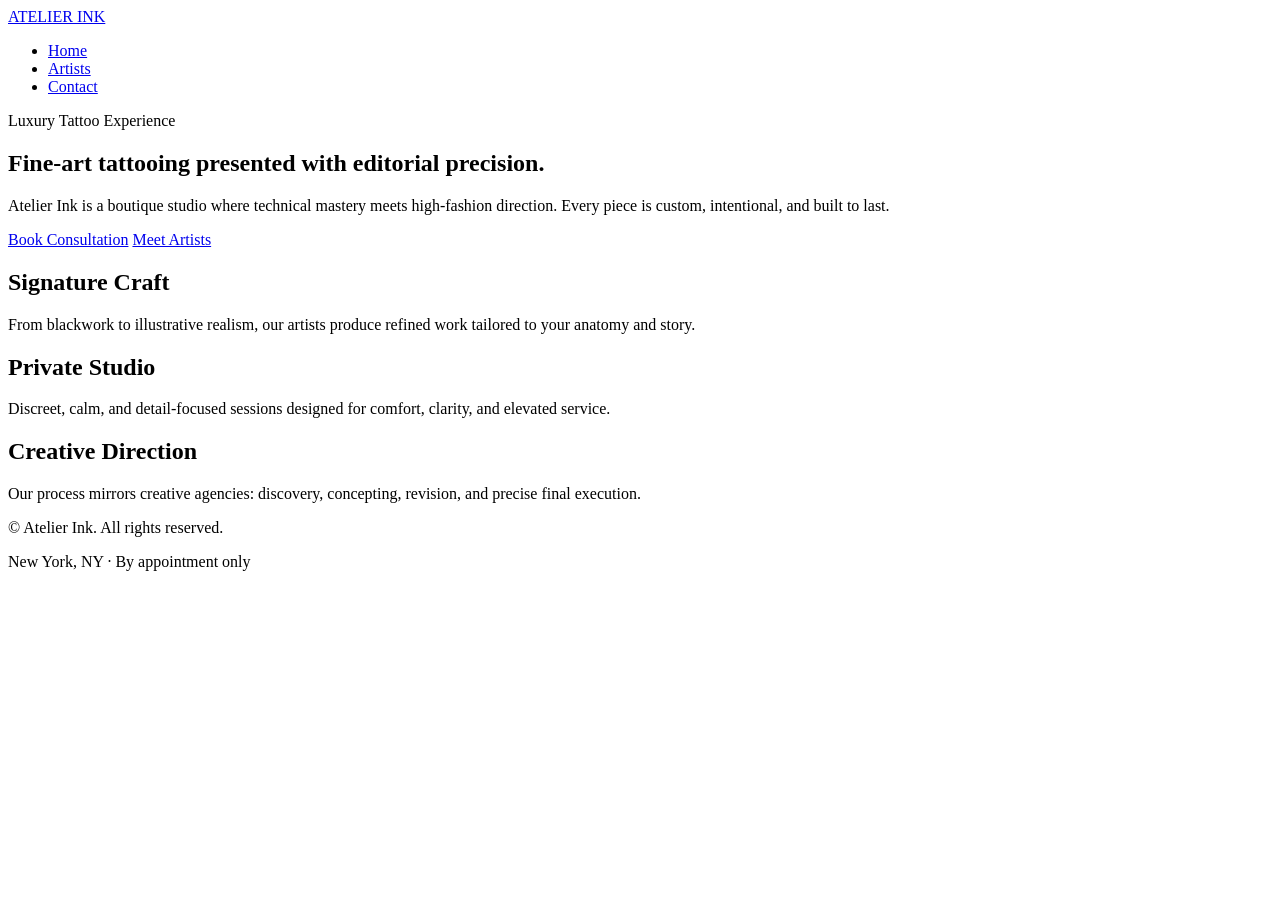
==== index.html @ b844081a "Create index.html" ====
<!doctype html>
<html lang="en">
<head>
  <meta charset="UTF-8" />
  <meta name="viewport" content="width=device-width, initial-scale=1.0" />
  <title>Atelier Ink — Premium Tattoo Studio</title>
  <meta name="description" content="Atelier Ink is a premium tattoo studio blending precision craft with high-fashion creative direction." />
  <meta property="og:title" content="Atelier Ink — Premium Tattoo Studio" />
  <meta property="og:description" content="A high-fashion inspired tattoo studio with world-class artists and custom work." />
  <meta property="og:type" content="website" />
  <meta property="og:url" content="https://your-username.github.io/your-repo/" />
  <link rel="stylesheet" href="styles.css" />
</head>
<body>
  <header class="site-header">
    <div class="container nav-wrap">
      <a href="index.html" class="brand">ATELIER INK</a>
      <nav>
        <ul class="nav-links">
          <li><a href="index.html" aria-current="page">Home</a></li>
          <li><a href="artists.html">Artists</a></li>
          <li><a href="contact.html">Contact</a></li>
        </ul>
      </nav>
    </div>
  </header>

  <main>
    <section class="hero">
      <div class="container hero-content">
        <p class="eyebrow">Luxury Tattoo Experience</p>
        <h1>Fine-art tattooing presented with editorial precision.</h1>
        <p class="lead">Atelier Ink is a boutique studio where technical mastery meets high-fashion direction. Every piece is custom, intentional, and built to last.</p>
        <div class="hero-actions">
          <a class="btn btn-primary" href="contact.html">Book Consultation</a>
          <a class="btn btn-secondary" href="artists.html">Meet Artists</a>
        </div>
      </div>
    </section>

    <section class="section">
      <div class="container grid three-col">
        <article class="card">
          <h2>Signature Craft</h2>
          <p>From blackwork to illustrative realism, our artists produce refined work tailored to your anatomy and story.</p>
        </article>
        <article class="card">
          <h2>Private Studio</h2>
          <p>Discreet, calm, and detail-focused sessions designed for comfort, clarity, and elevated service.</p>
        </article>
        <article class="card">
          <h2>Creative Direction</h2>
          <p>Our process mirrors creative agencies: discovery, concepting, revision, and precise final execution.</p>
        </article>
      </div>
    </section>
  </main>

  <footer class="site-footer">
    <div class="container footer-wrap">
      <p>© <span id="year"></span> Atelier Ink. All rights reserved.</p>
      <p>New York, NY · By appointment only</p>
    </div>
  </footer>

  <script src="script.js"></script>
</body>
</html>
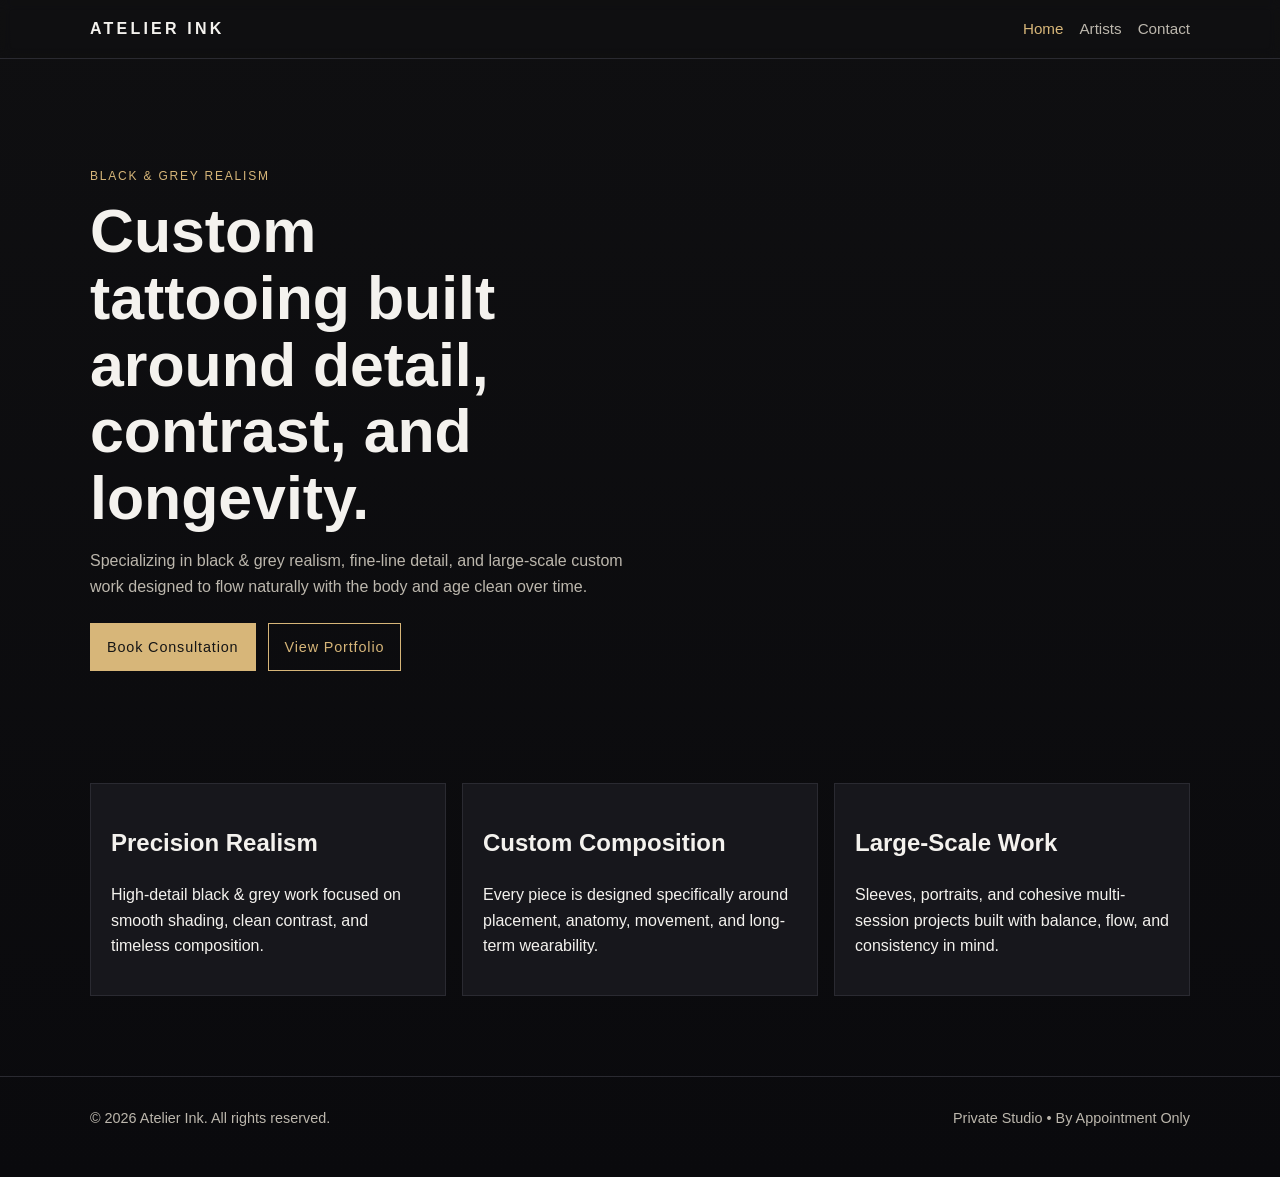
==== commit b74ac55c: "Update site copy across homepage, artists, and contact pages" ====
--- a/index.html
+++ b/index.html
@@ -28,12 +28,12 @@
   <main>
     <section class="hero">
       <div class="container hero-content">
-        <p class="eyebrow">Luxury Tattoo Experience</p>
-        <h1>Fine-art tattooing presented with editorial precision.</h1>
-        <p class="lead">Atelier Ink is a boutique studio where technical mastery meets high-fashion direction. Every piece is custom, intentional, and built to last.</p>
+        <p class="eyebrow">BLACK & GREY REALISM</p>
+        <h1>Custom tattooing built around detail, contrast, and longevity.</h1>
+        <p class="lead">Specializing in black & grey realism, fine-line detail, and large-scale custom work designed to flow naturally with the body and age clean over time.</p>
         <div class="hero-actions">
           <a class="btn btn-primary" href="contact.html">Book Consultation</a>
-          <a class="btn btn-secondary" href="artists.html">Meet Artists</a>
+          <a class="btn btn-secondary" href="artists.html">View Portfolio</a>
         </div>
       </div>
     </section>
@@ -41,16 +41,16 @@
     <section class="section">
       <div class="container grid three-col">
         <article class="card">
-          <h2>Signature Craft</h2>
-          <p>From blackwork to illustrative realism, our artists produce refined work tailored to your anatomy and story.</p>
+          <h2>Precision Realism</h2>
+          <p>High-detail black & grey work focused on smooth shading, clean contrast, and timeless composition.</p>
         </article>
         <article class="card">
-          <h2>Private Studio</h2>
-          <p>Discreet, calm, and detail-focused sessions designed for comfort, clarity, and elevated service.</p>
+          <h2>Custom Composition</h2>
+          <p>Every piece is designed specifically around placement, anatomy, movement, and long-term wearability.</p>
         </article>
         <article class="card">
-          <h2>Creative Direction</h2>
-          <p>Our process mirrors creative agencies: discovery, concepting, revision, and precise final execution.</p>
+          <h2>Large-Scale Work</h2>
+          <p>Sleeves, portraits, and cohesive multi-session projects built with balance, flow, and consistency in mind.</p>
         </article>
       </div>
     </section>
@@ -59,7 +59,7 @@
   <footer class="site-footer">
     <div class="container footer-wrap">
       <p>© <span id="year"></span> Atelier Ink. All rights reserved.</p>
-      <p>New York, NY · By appointment only</p>
+      <p>Private Studio • By Appointment Only</p>
     </div>
   </footer>
 
--- a/styles.css
+++ b/styles.css
@@ -0,0 +1,217 @@
+:root {
+  --bg: #0f0f11;
+  --panel: #17171c;
+  --text: #f4f2ee;
+  --muted: #bcb7ad;
+  --accent: #d7b679;
+  --line: #2a2a31;
+}
+
+* { box-sizing: border-box; }
+
+body {
+  margin: 0;
+  font-family: "Helvetica Neue", Helvetica, Arial, sans-serif;
+  color: var(--text);
+  background: linear-gradient(180deg, #0f0f11 0%, #0a0a0d 100%);
+  line-height: 1.6;
+}
+
+.container {
+  width: min(1100px, 92vw);
+  margin: 0 auto;
+}
+
+.site-header {
+  border-bottom: 1px solid var(--line);
+  backdrop-filter: blur(6px);
+}
+
+.nav-wrap {
+  display: flex;
+  align-items: center;
+  justify-content: space-between;
+  padding: 1rem 0;
+}
+
+.brand {
+  color: var(--text);
+  text-decoration: none;
+  letter-spacing: 0.2em;
+  font-weight: 700;
+}
+
+.nav-links {
+  list-style: none;
+  display: flex;
+  gap: 1rem;
+  margin: 0;
+  padding: 0;
+}
+
+.nav-links a {
+  color: var(--muted);
+  text-decoration: none;
+  font-size: 0.95rem;
+}
+
+.nav-links a[aria-current="page"],
+.nav-links a:hover {
+  color: var(--accent);
+}
+
+.hero {
+  padding: 6rem 0 4rem;
+}
+
+.eyebrow {
+  text-transform: uppercase;
+  letter-spacing: 0.15em;
+  color: var(--accent);
+  font-size: 0.75rem;
+}
+
+h1 {
+  font-size: clamp(2rem, 5vw, 3.8rem);
+  line-height: 1.1;
+  margin: 0.25rem 0 1rem;
+  max-width: 14ch;
+}
+
+.lead {
+  color: var(--muted);
+  max-width: 60ch;
+}
+
+.hero-actions {
+  display: flex;
+  gap: 0.75rem;
+  flex-wrap: wrap;
+  margin-top: 1.5rem;
+}
+
+.btn {
+  display: inline-block;
+  border: 1px solid var(--accent);
+  text-decoration: none;
+  padding: 0.7rem 1rem;
+  font-size: 0.9rem;
+  letter-spacing: 0.06em;
+}
+
+.btn-primary {
+  background: var(--accent);
+  color: #151515;
+}
+
+.btn-secondary {
+  color: var(--accent);
+}
+
+.section {
+  padding: 3rem 0;
+}
+
+.grid {
+  display: grid;
+  gap: 1rem;
+}
+
+.two-col { grid-template-columns: repeat(auto-fit, minmax(240px, 1fr)); }
+.three-col { grid-template-columns: repeat(auto-fit, minmax(220px, 1fr)); }
+
+.card {
+  background: var(--panel);
+  border: 1px solid var(--line);
+  padding: 1.25rem;
+}
+
+.narrow { max-width: 720px; }
+
+.site-footer {
+  border-top: 1px solid var(--line);
+  margin-top: 2rem;
+}
+
+.footer-wrap {
+  display: flex;
+  flex-wrap: wrap;
+  justify-content: space-between;
+  gap: 0.75rem;
+  padding: 1rem 0 2rem;
+  color: var(--muted);
+  font-size: 0.9rem;
+}
+
+.contact-card {
+  display: grid;
+  gap: 1rem;
+}
+
+.contact-heading {
+  margin: 0;
+  font-size: 1.2rem;
+}
+
+.contact-actions {
+  display: grid;
+  grid-template-columns: repeat(auto-fit, minmax(220px, 1fr));
+  gap: 0.75rem;
+}
+
+.contact-action {
+  display: flex;
+  align-items: center;
+  gap: 0.75rem;
+  text-decoration: none;
+  color: var(--text);
+  border: 1px solid var(--line);
+  background: #121217;
+  padding: 0.9rem;
+}
+
+.contact-action:hover,
+.contact-action:focus-visible {
+  border-color: var(--accent);
+}
+
+.contact-icon {
+  font-size: 1.25rem;
+}
+
+.contact-action strong,
+.contact-action small {
+  display: block;
+}
+
+.contact-action small {
+  color: var(--muted);
+}
+
+.social-links {
+  display: flex;
+  flex-wrap: wrap;
+  gap: 0.75rem;
+}
+
+.social-link {
+  display: inline-flex;
+  align-items: center;
+  gap: 0.45rem;
+  border: 1px solid var(--line);
+  padding: 0.5rem 0.7rem;
+  color: var(--muted);
+  text-decoration: none;
+}
+
+.social-link:hover,
+.social-link:focus-visible {
+  color: var(--accent);
+  border-color: var(--accent);
+}
+
+.social-link svg {
+  width: 1rem;
+  height: 1rem;
+  fill: currentColor;
+}
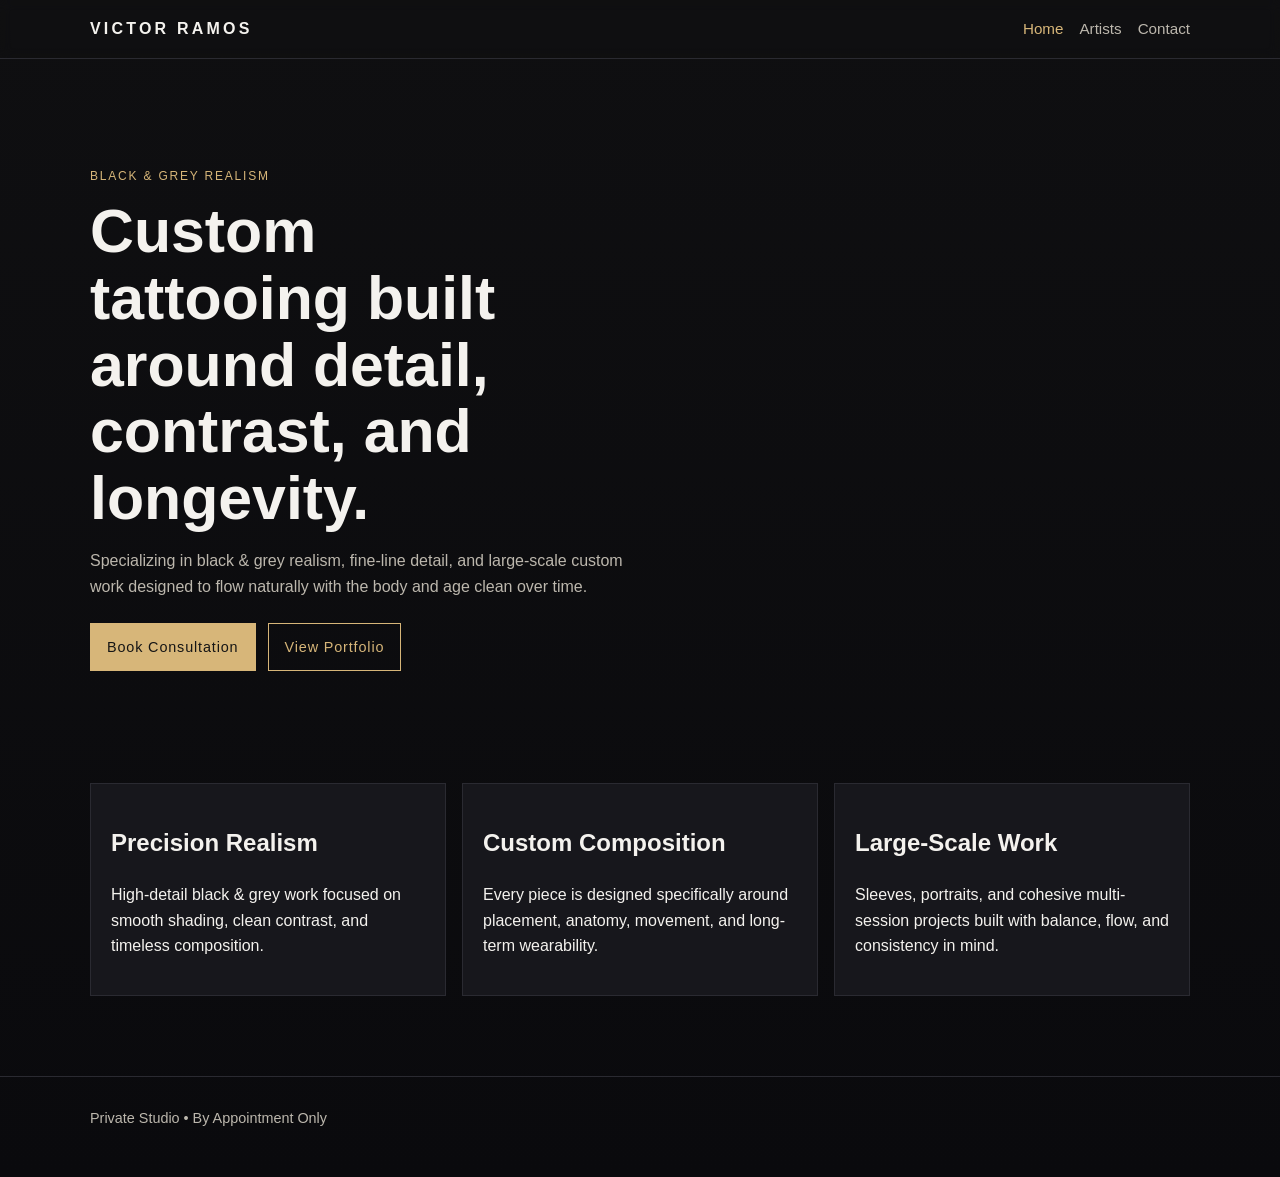
==== commit e2cc7cdf: "Replace Atelier branding with Victor Ramos and remove copyright line" ====
--- a/index.html
+++ b/index.html
@@ -3,9 +3,9 @@
 <head>
   <meta charset="UTF-8" />
   <meta name="viewport" content="width=device-width, initial-scale=1.0" />
-  <title>Atelier Ink — Premium Tattoo Studio</title>
-  <meta name="description" content="Atelier Ink is a premium tattoo studio blending precision craft with high-fashion creative direction." />
-  <meta property="og:title" content="Atelier Ink — Premium Tattoo Studio" />
+  <title>Victor Ramos — Premium Tattoo Studio</title>
+  <meta name="description" content="Victor Ramos is a premium tattoo studio blending precision craft with high-fashion creative direction." />
+  <meta property="og:title" content="Victor Ramos — Premium Tattoo Studio" />
   <meta property="og:description" content="A high-fashion inspired tattoo studio with world-class artists and custom work." />
   <meta property="og:type" content="website" />
   <meta property="og:url" content="https://your-username.github.io/your-repo/" />
@@ -14,7 +14,7 @@
 <body>
   <header class="site-header">
     <div class="container nav-wrap">
-      <a href="index.html" class="brand">ATELIER INK</a>
+      <a href="index.html" class="brand">VICTOR RAMOS</a>
       <nav>
         <ul class="nav-links">
           <li><a href="index.html" aria-current="page">Home</a></li>
@@ -58,7 +58,6 @@
 
   <footer class="site-footer">
     <div class="container footer-wrap">
-      <p>© <span id="year"></span> Atelier Ink. All rights reserved.</p>
       <p>Private Studio • By Appointment Only</p>
     </div>
   </footer>
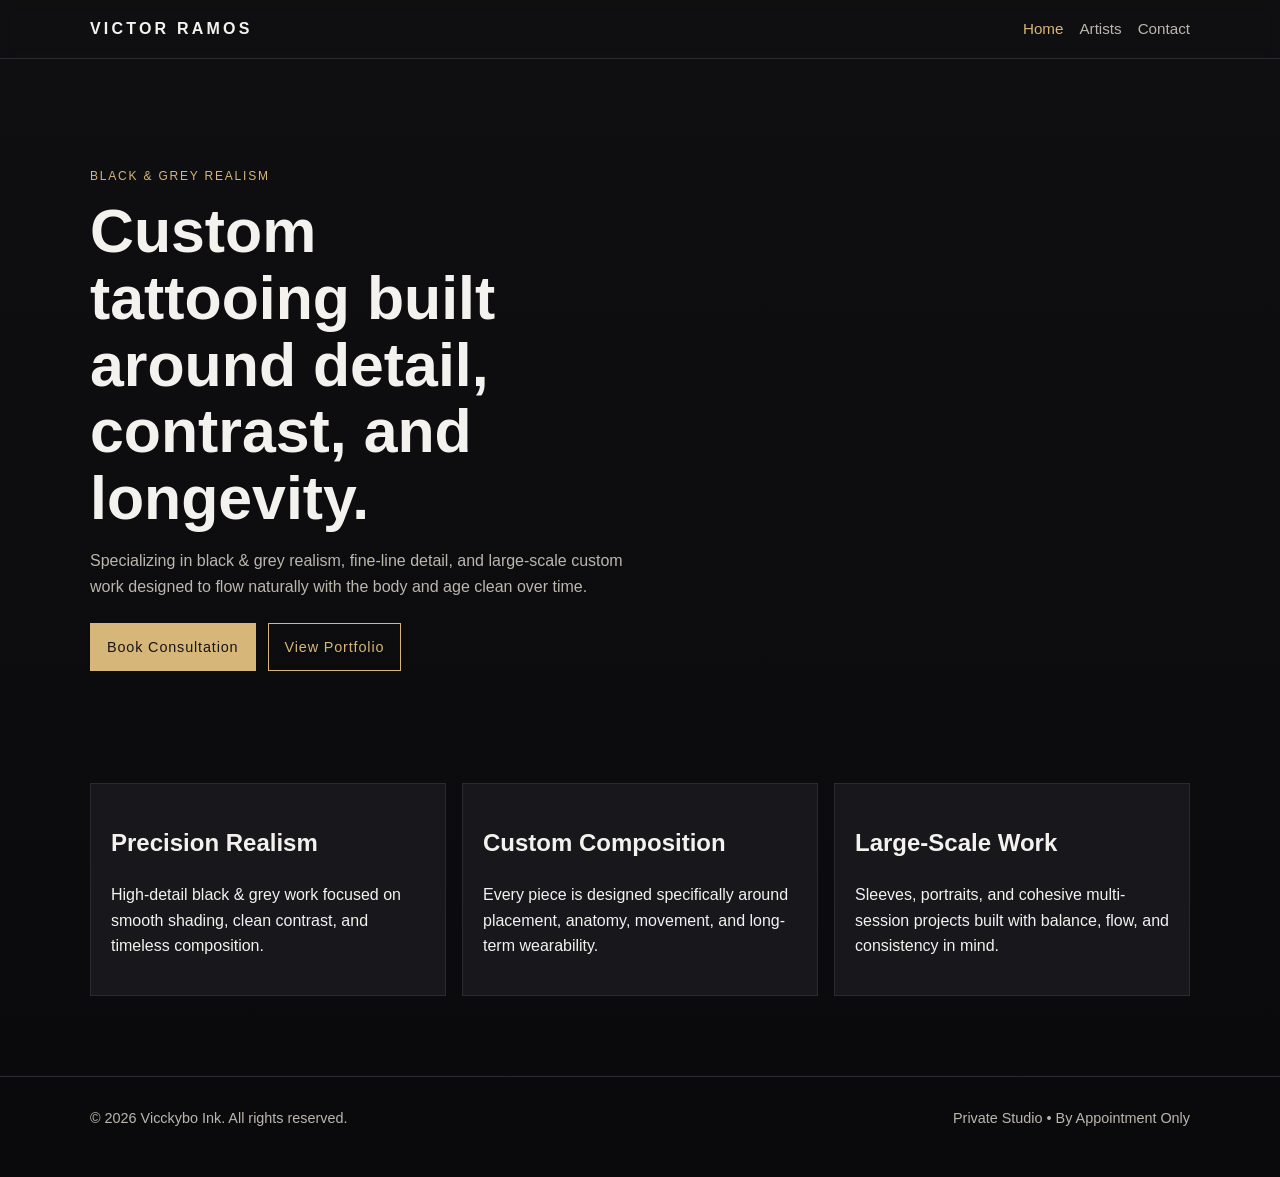
==== commit 0de988da: "Merge branch 'main' into codex/update-copy-for-homepage-and-contact-page-ys86gw" ====
--- a/index.html
+++ b/index.html
@@ -58,6 +58,7 @@
 
   <footer class="site-footer">
     <div class="container footer-wrap">
+<p>© <span id="year"></span> Vicckybo Ink. All rights reserved.</p>
       <p>Private Studio • By Appointment Only</p>
     </div>
   </footer>
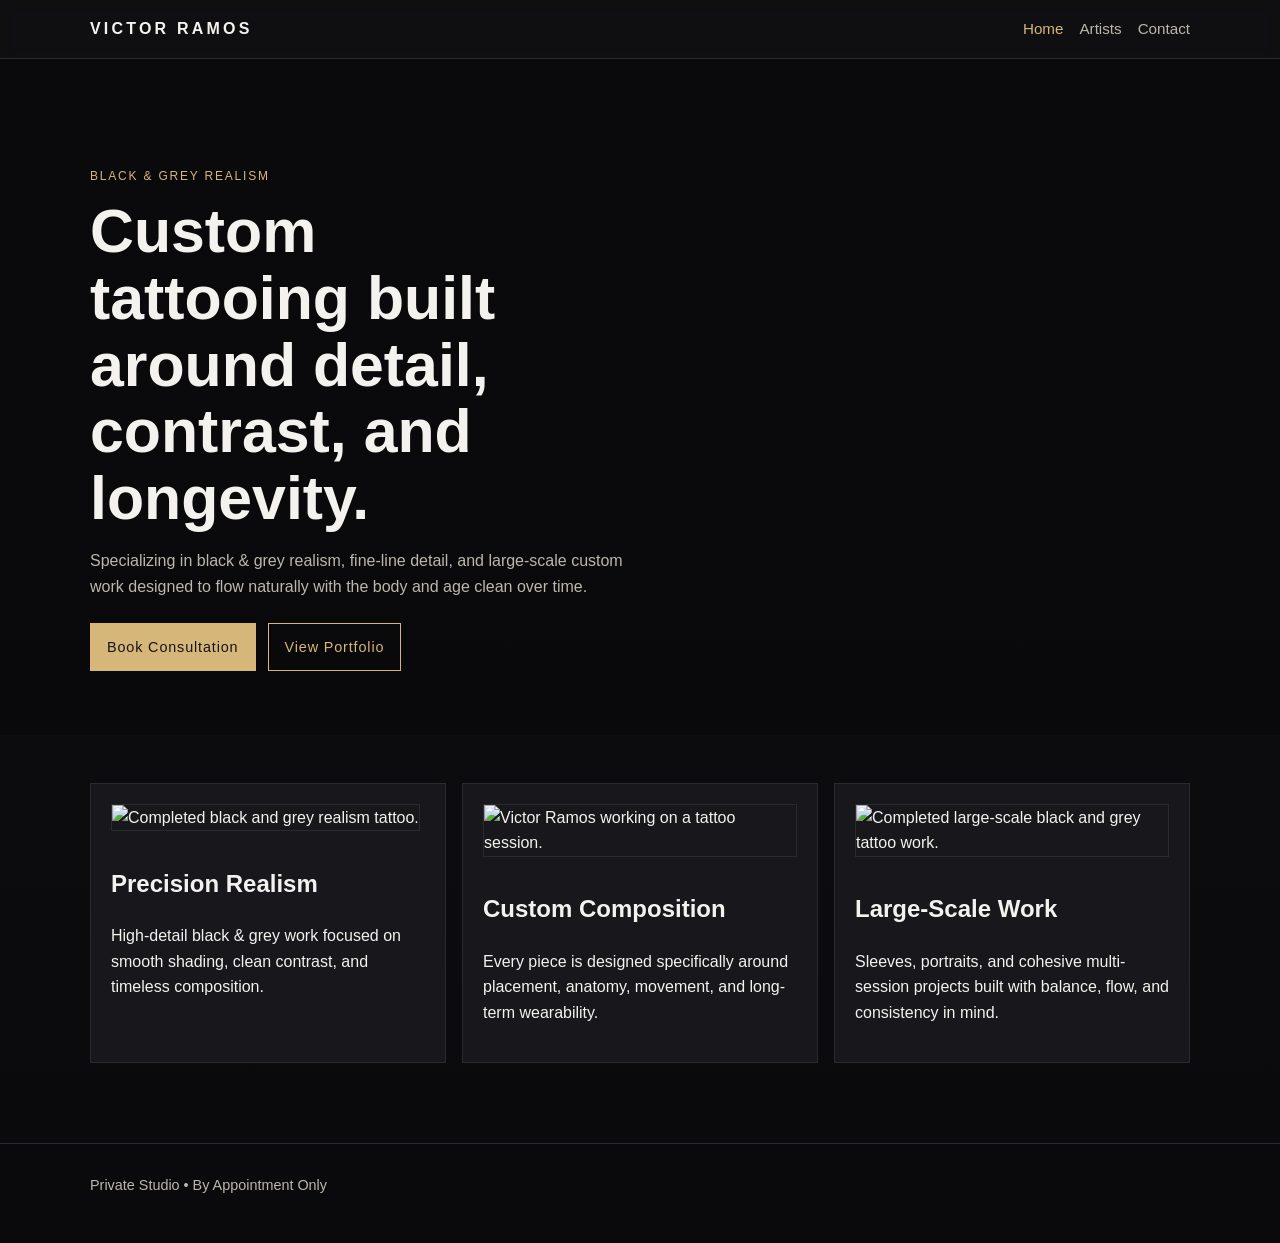
==== commit 3a97472f: "Wire site imagery to GitHub-hosted Site Images assets" ====
--- a/index.html
+++ b/index.html
@@ -26,7 +26,7 @@
   </header>
 
   <main>
-    <section class="hero">
+    <section class="hero hero-photo">
       <div class="container hero-content">
         <p class="eyebrow">BLACK & GREY REALISM</p>
         <h1>Custom tattooing built around detail, contrast, and longevity.</h1>
@@ -41,14 +41,17 @@
     <section class="section">
       <div class="container grid three-col">
         <article class="card">
+          <img class="card-image" src="https://raw.githubusercontent.com/cmoreno0728-lang/Tattoo/2704f4b5204ef7a950c5114af27499baaf9cd578/Site%20Images/IMG_3566.JPG" alt="Completed black and grey realism tattoo." loading="lazy" />
           <h2>Precision Realism</h2>
           <p>High-detail black & grey work focused on smooth shading, clean contrast, and timeless composition.</p>
         </article>
         <article class="card">
+          <img class="card-image" src="https://raw.githubusercontent.com/cmoreno0728-lang/Tattoo/2704f4b5204ef7a950c5114af27499baaf9cd578/Site%20Images/IMG_3568.JPG" alt="Victor Ramos working on a tattoo session." loading="lazy" />
           <h2>Custom Composition</h2>
           <p>Every piece is designed specifically around placement, anatomy, movement, and long-term wearability.</p>
         </article>
         <article class="card">
+          <img class="card-image" src="https://raw.githubusercontent.com/cmoreno0728-lang/Tattoo/2704f4b5204ef7a950c5114af27499baaf9cd578/Site%20Images/IMG_3566.JPG" alt="Completed large-scale black and grey tattoo work." loading="lazy" />
           <h2>Large-Scale Work</h2>
           <p>Sleeves, portraits, and cohesive multi-session projects built with balance, flow, and consistency in mind.</p>
         </article>
@@ -58,7 +61,6 @@
 
   <footer class="site-footer">
     <div class="container footer-wrap">
-<p>© <span id="year"></span> Vicckybo Ink. All rights reserved.</p>
       <p>Private Studio • By Appointment Only</p>
     </div>
   </footer>
--- a/styles.css
+++ b/styles.css
@@ -215,3 +215,42 @@
   height: 1rem;
   fill: currentColor;
 }
+
+
+.hero-photo {
+  background-image: linear-gradient(rgba(8,8,10,.72), rgba(8,8,10,.72)), url("https://raw.githubusercontent.com/cmoreno0728-lang/Tattoo/2704f4b5204ef7a950c5114af27499baaf9cd578/Site%20Images/IMG_3568.JPG");
+  background-size: cover;
+  background-position: center;
+}
+
+.card-image {
+  width: 100%;
+  aspect-ratio: 4 / 3;
+  object-fit: cover;
+  border: 1px solid var(--line);
+  margin-bottom: 0.85rem;
+}
+
+.artist-card {
+  display: grid;
+  gap: 0.9rem;
+}
+
+.artist-image {
+  width: 100%;
+  max-width: 420px;
+  aspect-ratio: 4 / 5;
+  object-fit: cover;
+  border: 1px solid var(--line);
+}
+
+.contact-feature {
+  margin: 0 0 1rem;
+}
+
+.contact-feature img {
+  width: 100%;
+  aspect-ratio: 16 / 9;
+  object-fit: cover;
+  border: 1px solid var(--line);
+}
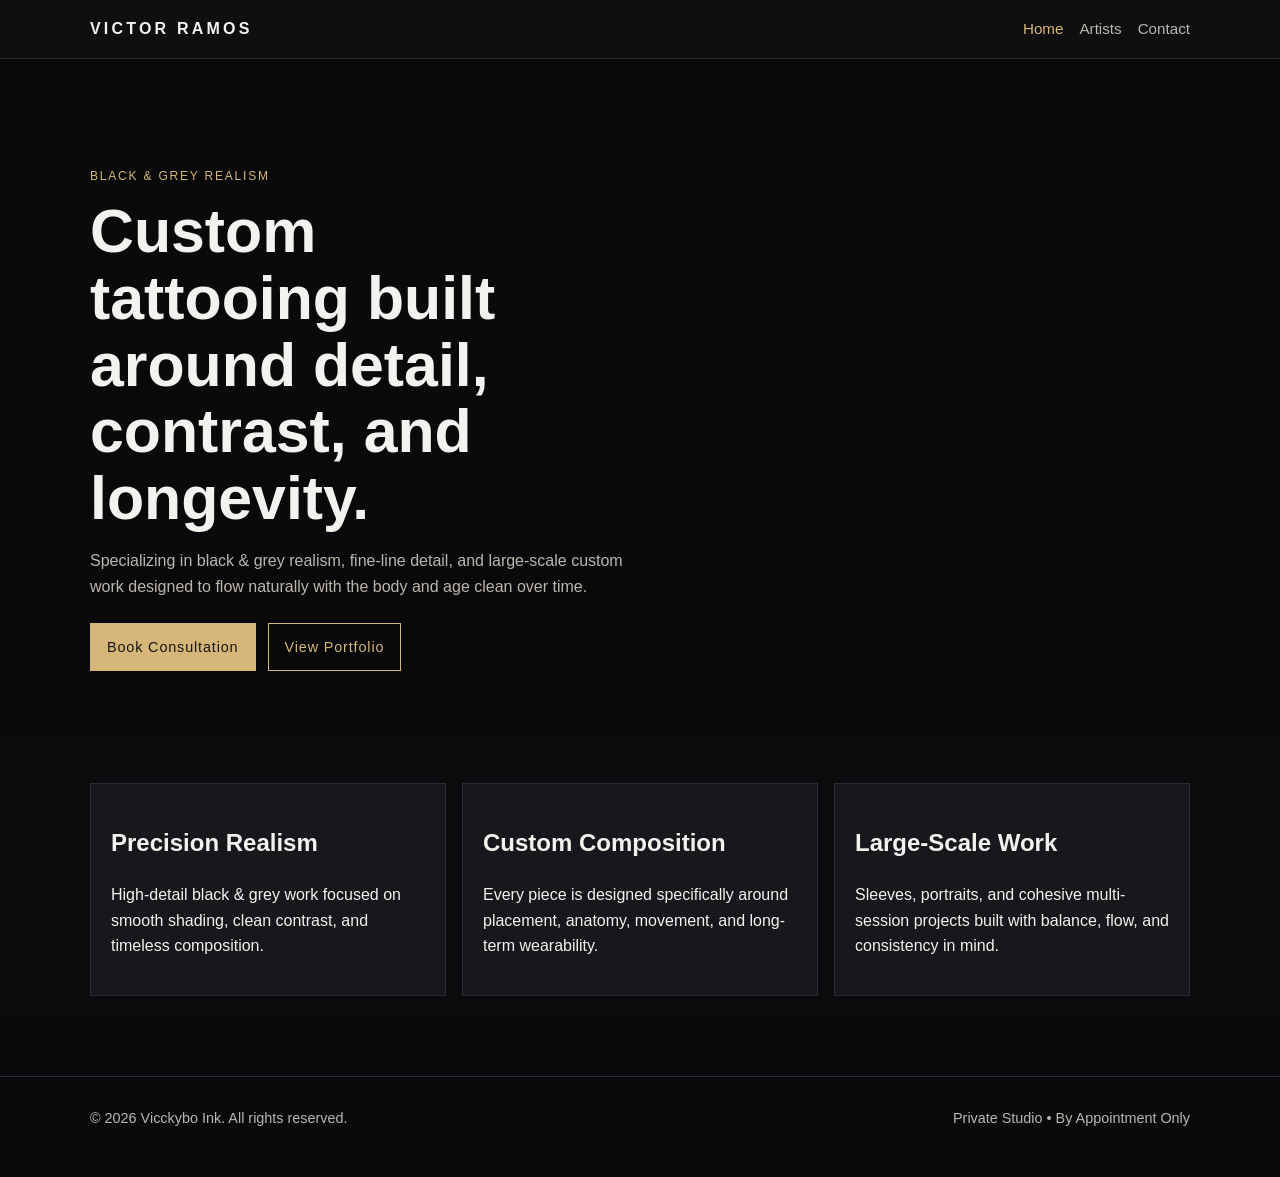
==== commit 0e70fb9d: "Merge branch 'main' into codex/update-copy-for-homepage-and-contact-page-ndtle5" ====
--- a/index.html
+++ b/index.html
@@ -41,17 +41,14 @@
     <section class="section">
       <div class="container grid three-col">
         <article class="card">
-          <img class="card-image" src="https://raw.githubusercontent.com/cmoreno0728-lang/Tattoo/2704f4b5204ef7a950c5114af27499baaf9cd578/Site%20Images/IMG_3566.JPG" alt="Completed black and grey realism tattoo." loading="lazy" />
           <h2>Precision Realism</h2>
           <p>High-detail black & grey work focused on smooth shading, clean contrast, and timeless composition.</p>
         </article>
         <article class="card">
-          <img class="card-image" src="https://raw.githubusercontent.com/cmoreno0728-lang/Tattoo/2704f4b5204ef7a950c5114af27499baaf9cd578/Site%20Images/IMG_3568.JPG" alt="Victor Ramos working on a tattoo session." loading="lazy" />
           <h2>Custom Composition</h2>
           <p>Every piece is designed specifically around placement, anatomy, movement, and long-term wearability.</p>
         </article>
         <article class="card">
-          <img class="card-image" src="https://raw.githubusercontent.com/cmoreno0728-lang/Tattoo/2704f4b5204ef7a950c5114af27499baaf9cd578/Site%20Images/IMG_3566.JPG" alt="Completed large-scale black and grey tattoo work." loading="lazy" />
           <h2>Large-Scale Work</h2>
           <p>Sleeves, portraits, and cohesive multi-session projects built with balance, flow, and consistency in mind.</p>
         </article>
@@ -61,6 +58,7 @@
 
   <footer class="site-footer">
     <div class="container footer-wrap">
+<p>© <span id="year"></span> Vicckybo Ink. All rights reserved.</p>
       <p>Private Studio • By Appointment Only</p>
     </div>
   </footer>
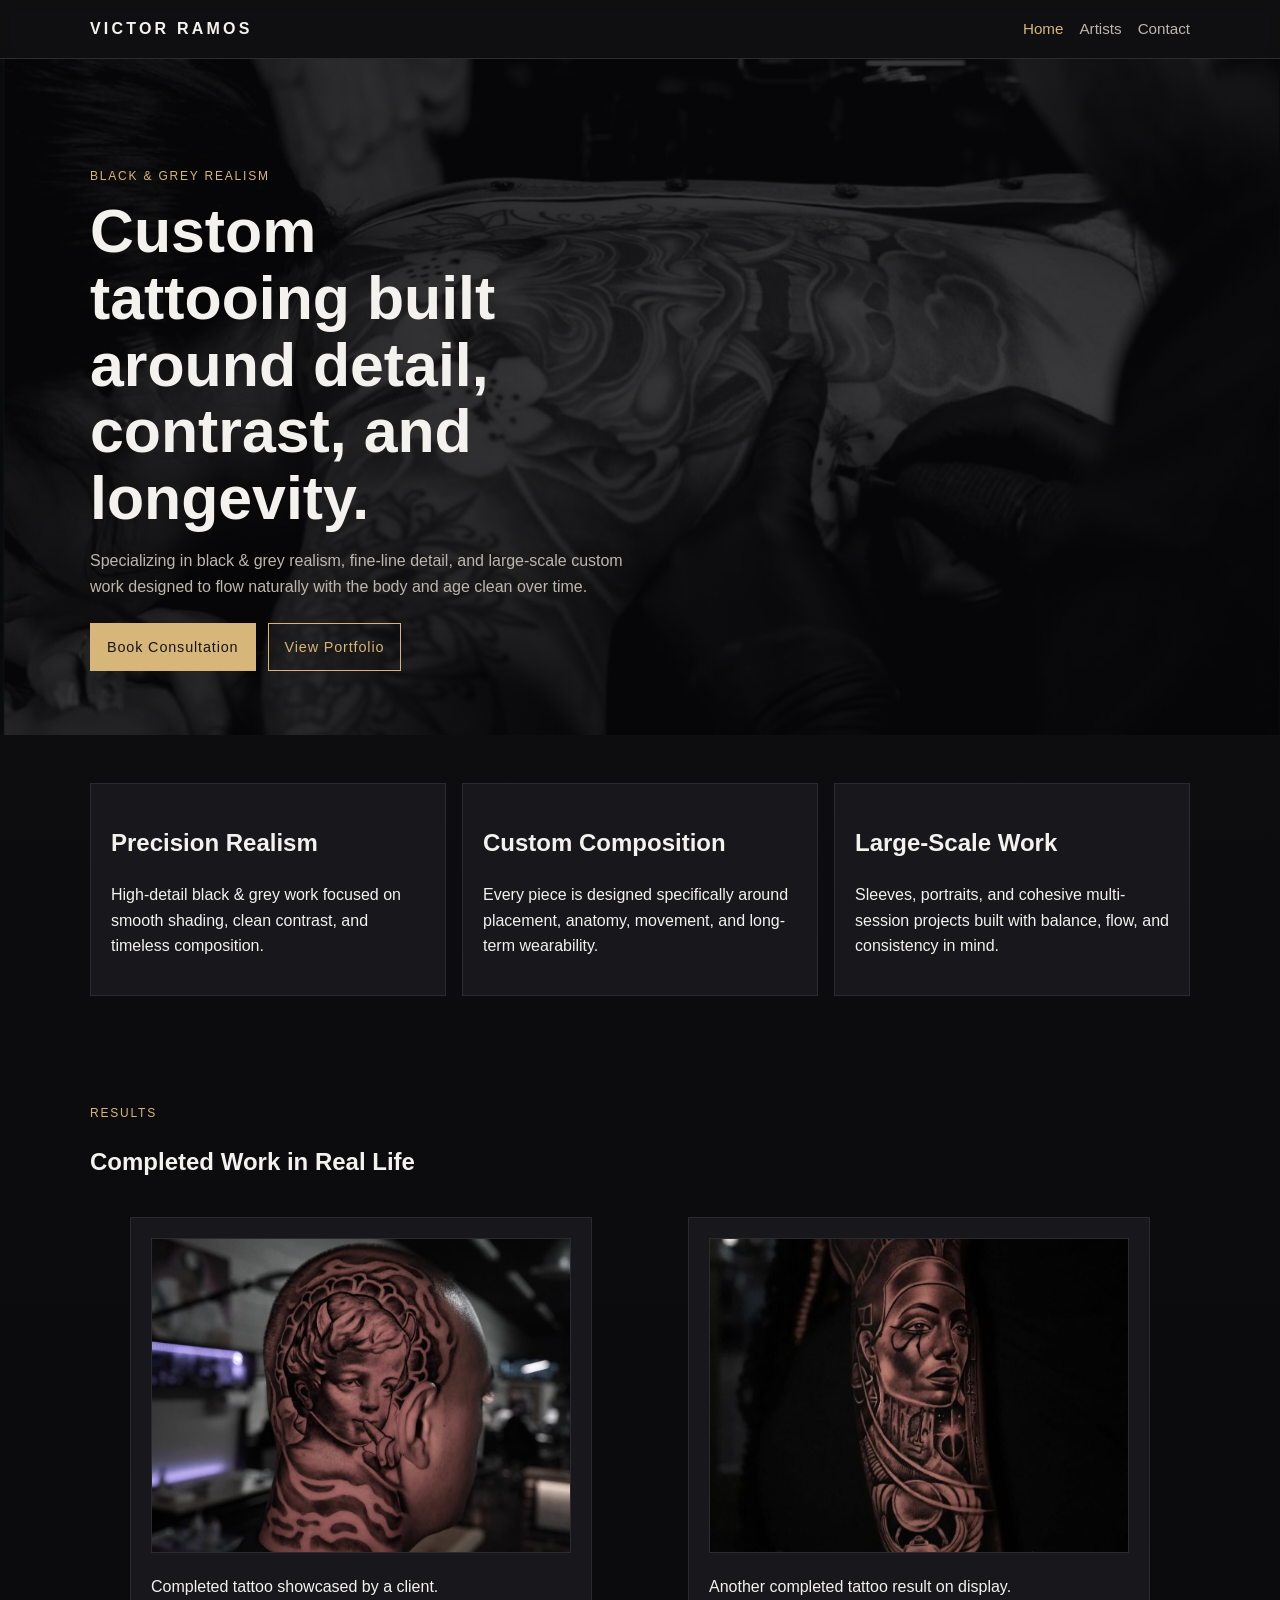
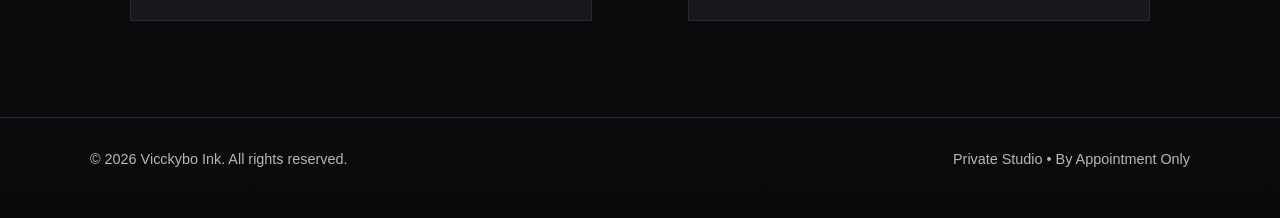
==== commit ea292241: "Add strategic gallery and artist action photos across site" ====
--- a/index.html
+++ b/index.html
@@ -54,6 +54,23 @@
         </article>
       </div>
     </section>
+
+    <section class="section">
+      <div class="container">
+        <p class="eyebrow">RESULTS</p>
+        <h2>Completed Work in Real Life</h2>
+        <div class="grid two-col">
+          <figure class="card">
+            <img class="card-image" src="Site Images/IMG_3566.JPG" alt="Client displaying a completed black and grey tattoo." loading="lazy" />
+            <figcaption>Completed tattoo showcased by a client.</figcaption>
+          </figure>
+          <figure class="card">
+            <img class="card-image" src="Site Images/IMG_3567.JPG" alt="Client displaying a completed tattoo with healed contrast and detail." loading="lazy" />
+            <figcaption>Another completed tattoo result on display.</figcaption>
+          </figure>
+        </div>
+      </div>
+    </section>
   </main>
 
   <footer class="site-footer">
--- a/styles.css
+++ b/styles.css
@@ -218,7 +218,7 @@
 
 
 .hero-photo {
-  background-image: linear-gradient(rgba(8,8,10,.72), rgba(8,8,10,.72)), url("https://raw.githubusercontent.com/cmoreno0728-lang/Tattoo/2704f4b5204ef7a950c5114af27499baaf9cd578/Site%20Images/IMG_3568.JPG");
+  background-image: linear-gradient(rgba(8,8,10,.72), rgba(8,8,10,.72)), url("Site Images/IMG_3568.jpg");
   background-size: cover;
   background-position: center;
 }
